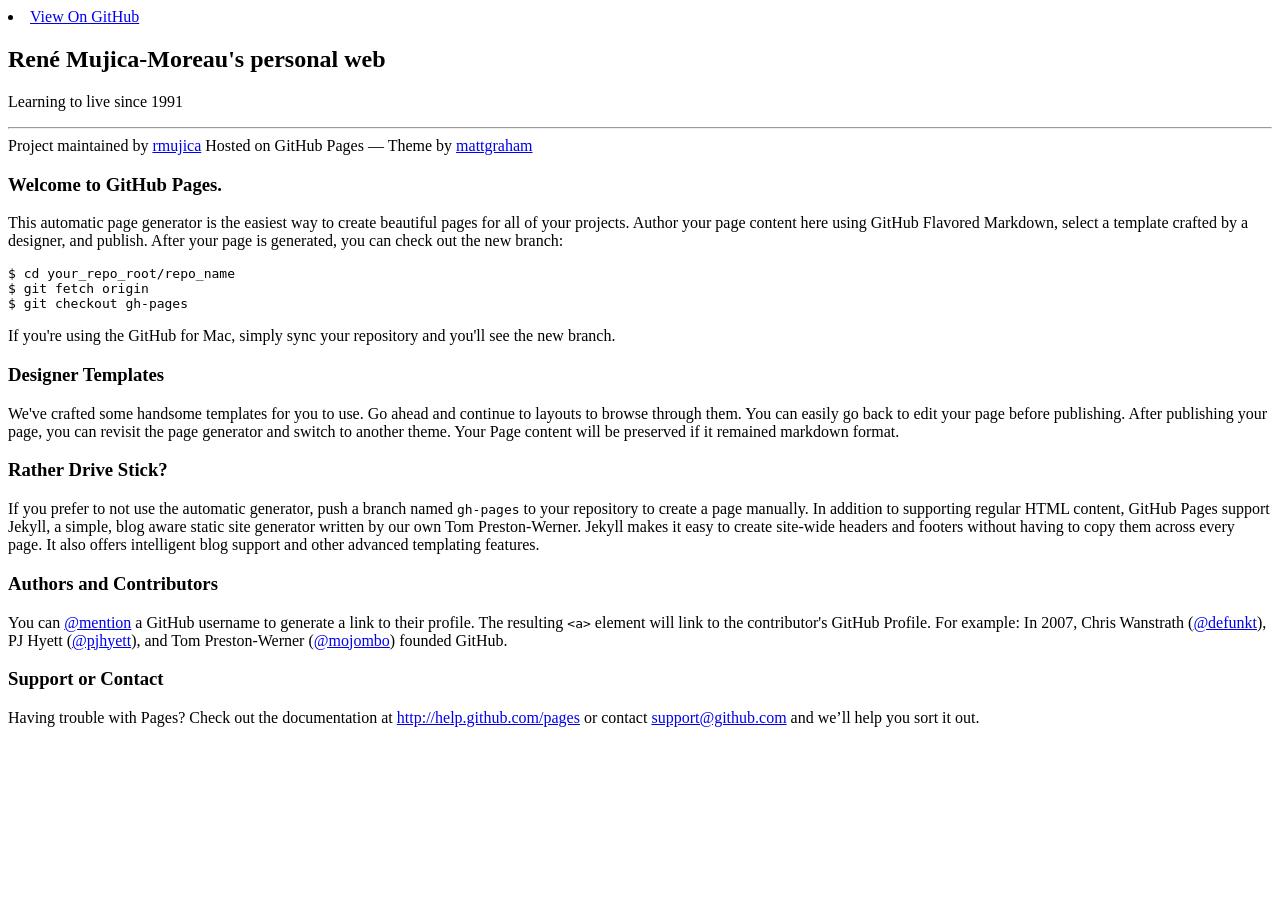
==== index.html @ 1ad67470 "Replace master branch with page content via GitHub" ====
<!doctype html>
<html>
  <head>
    <meta charset="utf-8">
    <meta http-equiv="X-UA-Compatible" content="chrome=1">
    <title>René Mujica-Moreau's personal web by rmujica</title>
    <link rel="stylesheet" href="stylesheets/styles.css">
    <link rel="stylesheet" href="stylesheets/pygment_trac.css">
    <script src="https://ajax.googleapis.com/ajax/libs/jquery/1.7.1/jquery.min.js"></script>
    <script src="javascripts/respond.js"></script>
    <!--[if lt IE 9]>
      <script src="//html5shiv.googlecode.com/svn/trunk/html5.js"></script>
    <![endif]-->
    <!--[if lt IE 8]>
    <link rel="stylesheet" href="stylesheets/ie.css">
    <![endif]-->
    <meta name="viewport" content="width=device-width, initial-scale=1, user-scalable=no">

  </head>
  <body>
      <div id="header">
        <nav>
          <li class="fork"><a href="https://github.com/rmujica">View On GitHub</a></li>
        </nav>
      </div><!-- end header -->

    <div class="wrapper">

      <section>
        <div id="title">
          <h1>René Mujica-Moreau's personal web</h1>
          <p>Learning to live since 1991</p>
          <hr>
          <span class="credits left">Project maintained by <a href="https://github.com/rmujica">rmujica</a></span>
          <span class="credits right">Hosted on GitHub Pages &mdash; Theme by <a href="https://twitter.com/michigangraham">mattgraham</a></span>
        </div>

        <h3>
<a name="welcome-to-github-pages" class="anchor" href="#welcome-to-github-pages"><span class="octicon octicon-link"></span></a>Welcome to GitHub Pages.</h3>

<p>This automatic page generator is the easiest way to create beautiful pages for all of your projects. Author your page content here using GitHub Flavored Markdown, select a template crafted by a designer, and publish. After your page is generated, you can check out the new branch:</p>

<pre><code>$ cd your_repo_root/repo_name
$ git fetch origin
$ git checkout gh-pages
</code></pre>

<p>If you're using the GitHub for Mac, simply sync your repository and you'll see the new branch.</p>

<h3>
<a name="designer-templates" class="anchor" href="#designer-templates"><span class="octicon octicon-link"></span></a>Designer Templates</h3>

<p>We've crafted some handsome templates for you to use. Go ahead and continue to layouts to browse through them. You can easily go back to edit your page before publishing. After publishing your page, you can revisit the page generator and switch to another theme. Your Page content will be preserved if it remained markdown format.</p>

<h3>
<a name="rather-drive-stick" class="anchor" href="#rather-drive-stick"><span class="octicon octicon-link"></span></a>Rather Drive Stick?</h3>

<p>If you prefer to not use the automatic generator, push a branch named <code>gh-pages</code> to your repository to create a page manually. In addition to supporting regular HTML content, GitHub Pages support Jekyll, a simple, blog aware static site generator written by our own Tom Preston-Werner. Jekyll makes it easy to create site-wide headers and footers without having to copy them across every page. It also offers intelligent blog support and other advanced templating features.</p>

<h3>
<a name="authors-and-contributors" class="anchor" href="#authors-and-contributors"><span class="octicon octicon-link"></span></a>Authors and Contributors</h3>

<p>You can <a href="https://github.com/blog/821" class="user-mention">@mention</a> a GitHub username to generate a link to their profile. The resulting <code>&lt;a&gt;</code> element will link to the contributor's GitHub Profile. For example: In 2007, Chris Wanstrath (<a href="https://github.com/defunkt" class="user-mention">@defunkt</a>), PJ Hyett (<a href="https://github.com/pjhyett" class="user-mention">@pjhyett</a>), and Tom Preston-Werner (<a href="https://github.com/mojombo" class="user-mention">@mojombo</a>) founded GitHub.</p>

<h3>
<a name="support-or-contact" class="anchor" href="#support-or-contact"><span class="octicon octicon-link"></span></a>Support or Contact</h3>

<p>Having trouble with Pages? Check out the documentation at <a href="http://help.github.com/pages">http://help.github.com/pages</a> or contact <a href="mailto:support@github.com">support@github.com</a> and we’ll help you sort it out.</p>
      </section>

    </div>
    <!--[if !IE]><script>fixScale(document);</script><![endif]-->
    
  </body>
</html>
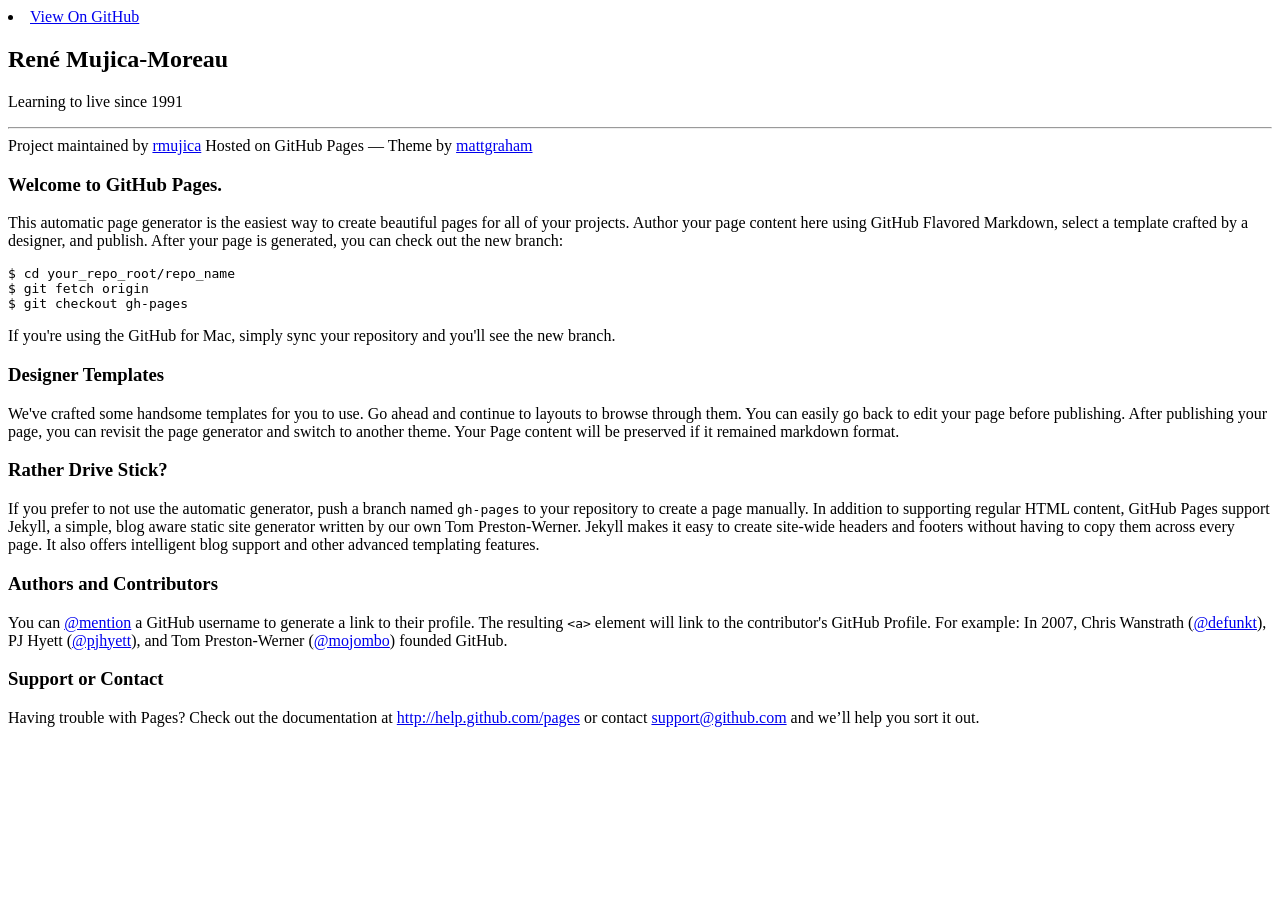
==== commit 99e8ad92: "Update index.html" ====
--- a/index.html
+++ b/index.html
@@ -28,7 +28,7 @@
 
       <section>
         <div id="title">
-          <h1>René Mujica-Moreau's personal web</h1>
+          <h1>René Mujica-Moreau</h1>
           <p>Learning to live since 1991</p>
           <hr>
           <span class="credits left">Project maintained by <a href="https://github.com/rmujica">rmujica</a></span>
@@ -72,4 +72,4 @@
     <!--[if !IE]><script>fixScale(document);</script><![endif]-->
     
   </body>
-</html>+</html>
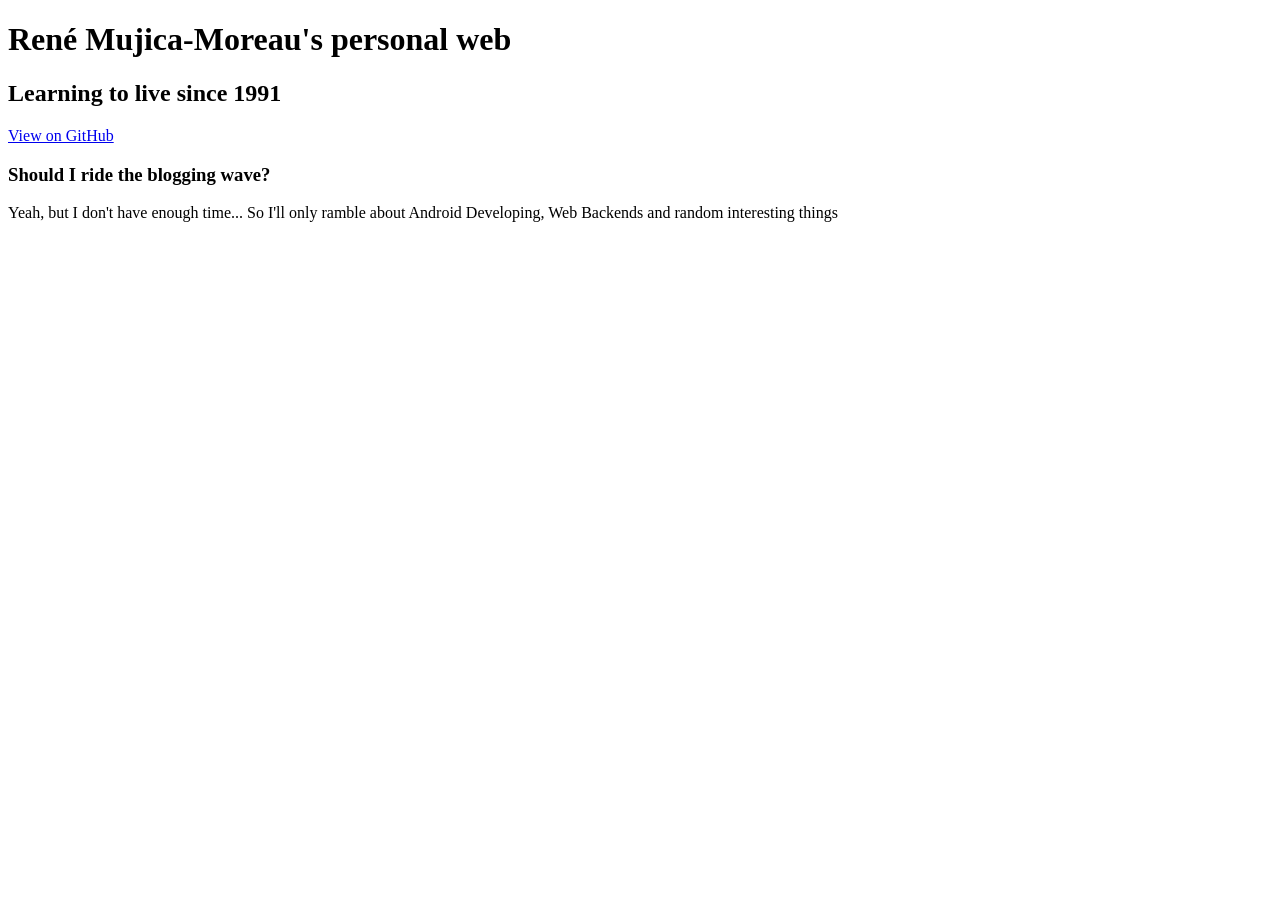
==== commit 4add80aa: "Replace master branch with page content via GitHub" ====
--- a/index.html
+++ b/index.html
@@ -1,75 +1,38 @@
-<!doctype html>
+<!DOCTYPE html>
 <html>
   <head>
-    <meta charset="utf-8">
+    <meta charset='utf-8'>
     <meta http-equiv="X-UA-Compatible" content="chrome=1">
+
+    <link rel="stylesheet" type="text/css" href="stylesheets/stylesheet.css" media="screen" />
+    <link rel="stylesheet" type="text/css" href="stylesheets/pygment_trac.css" media="screen" />
+    <link rel="stylesheet" type="text/css" href="stylesheets/print.css" media="print" />
+
     <title>René Mujica-Moreau's personal web by rmujica</title>
-    <link rel="stylesheet" href="stylesheets/styles.css">
-    <link rel="stylesheet" href="stylesheets/pygment_trac.css">
-    <script src="https://ajax.googleapis.com/ajax/libs/jquery/1.7.1/jquery.min.js"></script>
-    <script src="javascripts/respond.js"></script>
-    <!--[if lt IE 9]>
-      <script src="//html5shiv.googlecode.com/svn/trunk/html5.js"></script>
-    <![endif]-->
-    <!--[if lt IE 8]>
-    <link rel="stylesheet" href="stylesheets/ie.css">
-    <![endif]-->
-    <meta name="viewport" content="width=device-width, initial-scale=1, user-scalable=no">
+  </head>
 
-  </head>
   <body>
-      <div id="header">
-        <nav>
-          <li class="fork"><a href="https://github.com/rmujica">View On GitHub</a></li>
-        </nav>
-      </div><!-- end header -->
 
-    <div class="wrapper">
+    <header>
+      <div class="container">
+        <h1>René Mujica-Moreau's personal web</h1>
+        <h2>Learning to live since 1991</h2>
 
-      <section>
-        <div id="title">
-          <h1>René Mujica-Moreau</h1>
-          <p>Learning to live since 1991</p>
-          <hr>
-          <span class="credits left">Project maintained by <a href="https://github.com/rmujica">rmujica</a></span>
-          <span class="credits right">Hosted on GitHub Pages &mdash; Theme by <a href="https://twitter.com/michigangraham">mattgraham</a></span>
-        </div>
+        <section id="downloads">
+          <a href="https://github.com/rmujica" class="btn btn-github"><span class="icon"></span>View on GitHub</a>
+        </section>
+      </div>
+    </header>
 
+    <div class="container">
+      <section id="main_content">
         <h3>
-<a name="welcome-to-github-pages" class="anchor" href="#welcome-to-github-pages"><span class="octicon octicon-link"></span></a>Welcome to GitHub Pages.</h3>
+<a name="should-i-ride-the-blogging-wave" class="anchor" href="#should-i-ride-the-blogging-wave"><span class="octicon octicon-link"></span></a>Should I ride the blogging wave?</h3>
 
-<p>This automatic page generator is the easiest way to create beautiful pages for all of your projects. Author your page content here using GitHub Flavored Markdown, select a template crafted by a designer, and publish. After your page is generated, you can check out the new branch:</p>
+<p>Yeah, but I don't have enough time... So I'll only ramble about Android Developing, Web Backends and random interesting things </p>
+      </section>
+    </div>
 
-<pre><code>$ cd your_repo_root/repo_name
-$ git fetch origin
-$ git checkout gh-pages
-</code></pre>
-
-<p>If you're using the GitHub for Mac, simply sync your repository and you'll see the new branch.</p>
-
-<h3>
-<a name="designer-templates" class="anchor" href="#designer-templates"><span class="octicon octicon-link"></span></a>Designer Templates</h3>
-
-<p>We've crafted some handsome templates for you to use. Go ahead and continue to layouts to browse through them. You can easily go back to edit your page before publishing. After publishing your page, you can revisit the page generator and switch to another theme. Your Page content will be preserved if it remained markdown format.</p>
-
-<h3>
-<a name="rather-drive-stick" class="anchor" href="#rather-drive-stick"><span class="octicon octicon-link"></span></a>Rather Drive Stick?</h3>
-
-<p>If you prefer to not use the automatic generator, push a branch named <code>gh-pages</code> to your repository to create a page manually. In addition to supporting regular HTML content, GitHub Pages support Jekyll, a simple, blog aware static site generator written by our own Tom Preston-Werner. Jekyll makes it easy to create site-wide headers and footers without having to copy them across every page. It also offers intelligent blog support and other advanced templating features.</p>
-
-<h3>
-<a name="authors-and-contributors" class="anchor" href="#authors-and-contributors"><span class="octicon octicon-link"></span></a>Authors and Contributors</h3>
-
-<p>You can <a href="https://github.com/blog/821" class="user-mention">@mention</a> a GitHub username to generate a link to their profile. The resulting <code>&lt;a&gt;</code> element will link to the contributor's GitHub Profile. For example: In 2007, Chris Wanstrath (<a href="https://github.com/defunkt" class="user-mention">@defunkt</a>), PJ Hyett (<a href="https://github.com/pjhyett" class="user-mention">@pjhyett</a>), and Tom Preston-Werner (<a href="https://github.com/mojombo" class="user-mention">@mojombo</a>) founded GitHub.</p>
-
-<h3>
-<a name="support-or-contact" class="anchor" href="#support-or-contact"><span class="octicon octicon-link"></span></a>Support or Contact</h3>
-
-<p>Having trouble with Pages? Check out the documentation at <a href="http://help.github.com/pages">http://help.github.com/pages</a> or contact <a href="mailto:support@github.com">support@github.com</a> and we’ll help you sort it out.</p>
-      </section>
-
-    </div>
-    <!--[if !IE]><script>fixScale(document);</script><![endif]-->
     
   </body>
-</html>
+</html>
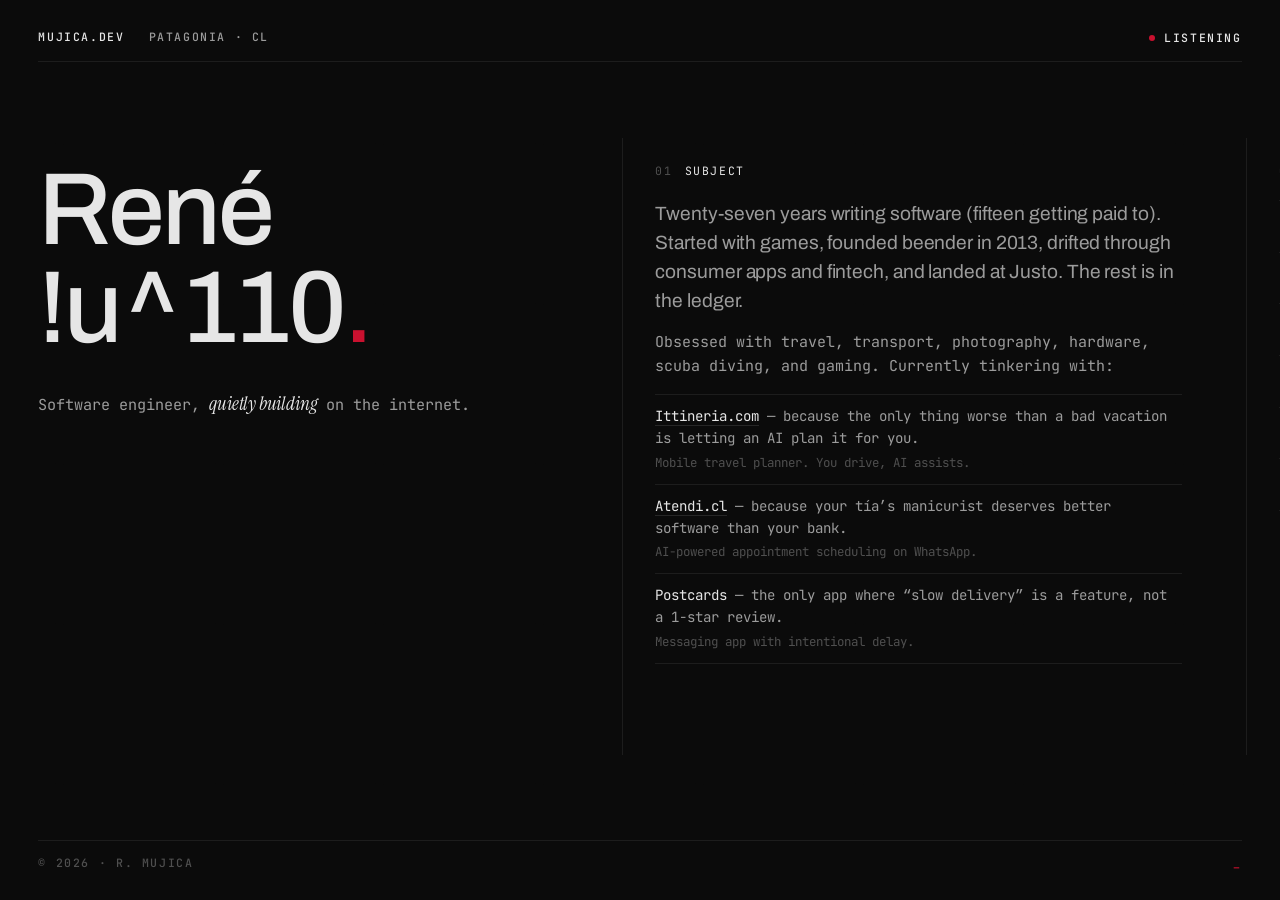
==== commit 14a3e8f1: "Rebuild site Replace 2013 Jekyll template with hand-built static HTML/CSS/JS. Swiss grid · horizonta" ====
--- a/index.html
+++ b/index.html
@@ -1,38 +1,341 @@
-<!DOCTYPE html>
-<html>
-  <head>
-    <meta charset='utf-8'>
-    <meta http-equiv="X-UA-Compatible" content="chrome=1">
-
-    <link rel="stylesheet" type="text/css" href="stylesheets/stylesheet.css" media="screen" />
-    <link rel="stylesheet" type="text/css" href="stylesheets/pygment_trac.css" media="screen" />
-    <link rel="stylesheet" type="text/css" href="stylesheets/print.css" media="print" />
-
-    <title>René Mujica-Moreau's personal web by rmujica</title>
-  </head>
-
-  <body>
-
-    <header>
-      <div class="container">
-        <h1>René Mujica-Moreau's personal web</h1>
-        <h2>Learning to live since 1991</h2>
-
-        <section id="downloads">
-          <a href="https://github.com/rmujica" class="btn btn-github"><span class="icon"></span>View on GitHub</a>
-        </section>
-      </div>
-    </header>
-
-    <div class="container">
-      <section id="main_content">
-        <h3>
-<a name="should-i-ride-the-blogging-wave" class="anchor" href="#should-i-ride-the-blogging-wave"><span class="octicon octicon-link"></span></a>Should I ride the blogging wave?</h3>
-
-<p>Yeah, but I don't have enough time... So I'll only ramble about Android Developing, Web Backends and random interesting things </p>
-      </section>
-    </div>
-
-    
-  </body>
-</html>+<!doctype html>
+<html lang="en">
+    <head>
+        <meta charset="utf-8" />
+        <meta name="viewport" content="width=device-width, initial-scale=1" />
+        <title>René Mujica — Software engineer</title>
+        <meta name="author" content="René Mujica" />
+        <meta
+            name="description"
+            content="René Mujica — software engineer, quietly building on the internet. Patagonia, Chile."
+        />
+        <meta name="color-scheme" content="dark" />
+
+        <!-- Open Graph / social -->
+        <meta property="og:type" content="website" />
+        <meta property="og:title" content="René Mujica — Software engineer" />
+        <meta
+            property="og:description"
+            content="Software engineer, quietly building on the internet. Patagonia, Chile."
+        />
+        <meta property="og:url" content="https://mujica.dev" />
+        <meta property="og:image" content="https://mujica.dev/og.svg" />
+        <meta name="twitter:card" content="summary_large_image" />
+        <meta name="twitter:title" content="René Mujica — Software engineer" />
+        <meta
+            name="twitter:description"
+            content="Software engineer, quietly building on the internet. Patagonia, Chile."
+        />
+        <meta name="twitter:image" content="https://mujica.dev/og.svg" />
+
+        <!-- Favicon — the red dot, matches the accent -->
+        <link
+            rel="icon"
+            type="image/svg+xml"
+            href="data:image/svg+xml,%3Csvg xmlns='http://www.w3.org/2000/svg' viewBox='0 0 32 32'%3E%3Ccircle cx='16' cy='16' r='10' fill='%23c8102e'/%3E%3C/svg%3E"
+        />
+
+        <link rel="preconnect" href="https://fonts.googleapis.com" />
+        <link rel="preconnect" href="https://fonts.gstatic.com" crossorigin />
+        <link
+            href="https://fonts.googleapis.com/css2?family=Archivo:wght@400;500;700;800;900&family=Instrument+Serif:ital@0;1&family=JetBrains+Mono:wght@300;400;500&display=swap"
+            rel="stylesheet"
+        />
+
+        <link rel="stylesheet" href="style.css" />
+    </head>
+    <body>
+        <div class="grain" aria-hidden="true"></div>
+
+        <header class="masthead" aria-label="Site metadata">
+            <span class="mark">MUJICA.DEV</span>
+            <span class="tag">PATAGONIA · CL</span>
+            <span class="status"><i></i> Listening</span>
+
+            <div class="progress" aria-hidden="true">
+                <div class="progress__fill"></div>
+            </div>
+        </header>
+
+        <main>
+            <section class="hero">
+                <h1 class="hero__title">
+                    René<br />Mujica<span class="hero__dot">.</span>
+                </h1>
+                <p class="hero__tagline">
+                    Software engineer, <em>quietly building</em> on the
+                    internet.
+                </p>
+            </section>
+
+            <section class="row" id="subject">
+                <div class="row__label">
+                    <span class="row__num">01</span>
+                    <span class="row__name">Subject</span>
+                </div>
+                <div class="row__body">
+                    <p class="lede">
+                        Twenty-seven years writing software (fifteen getting
+                        paid to). Started with games, founded beender in
+                        2013, drifted through consumer apps and fintech, and
+                        landed at Justo. The rest is in the ledger.
+                    </p>
+                    <p>
+                        Obsessed with travel, transport, photography, hardware,
+                        scuba diving, and gaming. Currently tinkering with:
+                    </p>
+                    <ul class="tinker">
+                        <li>
+                            <a href="https://ittineria.com" rel="noopener"
+                                >Ittineria.com</a
+                            >
+                            <span class="tinker__note"
+                                >— because the only thing worse than a bad
+                                vacation is letting an AI plan it for you.</span
+                            >
+                            <span class="tinker__caption"
+                                >Mobile travel planner. You drive, AI
+                                assists.</span
+                            >
+                        </li>
+                        <li>
+                            <a href="https://atendi.cl" rel="noopener"
+                                >Atendi.cl</a
+                            >
+                            <span class="tinker__note"
+                                >— because your tía&rsquo;s manicurist deserves
+                                better software than your bank.</span
+                            >
+                            <span class="tinker__caption"
+                                >AI-powered appointment scheduling on
+                                WhatsApp.</span
+                            >
+                        </li>
+                        <li>
+                            <span class="tinker__name">Postcards</span>
+                            <span class="tinker__note"
+                                >— the only app where &ldquo;slow
+                                delivery&rdquo; is a feature, not a 1-star
+                                review.</span
+                            >
+                            <span class="tinker__caption"
+                                >Messaging app with intentional delay.</span
+                            >
+                        </li>
+                    </ul>
+                </div>
+            </section>
+
+            <section class="row" id="record">
+                <div class="row__label">
+                    <span class="row__num">02</span>
+                    <span class="row__name">Record</span>
+                </div>
+                <div class="row__body">
+                    <ul class="ledger">
+                        <li>
+                            <span class="ledger__date">2024 — present</span>
+                            <a
+                                href="https://www.getjusto.com"
+                                class="ledger__org"
+                                rel="noopener"
+                                >Justo</a
+                            >
+                            <span class="ledger__role">Staff Engineer</span>
+                        </li>
+                        <li>
+                            <span class="ledger__date">2022 — 2024</span>
+                            <a
+                                href="https://www.mercadolibre.com"
+                                class="ledger__org"
+                                rel="noopener"
+                                >Mercado Libre</a
+                            >
+                            <span class="ledger__role">Project Leader</span>
+                        </li>
+                        <li>
+                            <span class="ledger__date">2020 — 2021</span>
+                            <a
+                                href="https://www.getjusto.com"
+                                class="ledger__org"
+                                rel="noopener"
+                                >Justo</a
+                            >
+                            <span class="ledger__role">Lead Engineer</span>
+                        </li>
+                        <li>
+                            <span class="ledger__date">2019 — 2020</span>
+                            <a
+                                href="https://www.pentafinanciero.cl"
+                                class="ledger__org"
+                                rel="noopener"
+                                >Penta Financiero</a
+                            >
+                            <span class="ledger__role">Tech Lead</span>
+                        </li>
+                        <li>
+                            <span class="ledger__date">2012 — 2019</span>
+                            <a
+                                href="http://web.archive.org/web/20180814031215/https://mego.cl/"
+                                class="ledger__org"
+                                rel="noopener"
+                                >MEGO</a
+                            >
+                            <span class="ledger__role">Software Engineer</span>
+                        </li>
+                        <li>
+                            <span class="ledger__date">2013 — 2015</span>
+                            <a
+                                href="http://web.archive.org/web/20141217010018/http://beender.co/"
+                                class="ledger__org"
+                                rel="noopener"
+                                >beender</a
+                            >
+                            <span class="ledger__role">Founder · CTO</span>
+                        </li>
+                    </ul>
+                </div>
+            </section>
+
+            <section class="row" id="signal">
+                <div class="row__label">
+                    <span class="row__num">03</span>
+                    <span class="row__name">Signal</span>
+                </div>
+                <div class="row__body">
+                    <ul class="links">
+                        <li>
+                            <span class="links__key">Email</span>
+                            <a href="mailto:rene@mujica.dev"
+                                >rene@mujica.dev</a
+                            >
+                        </li>
+                        <li>
+                            <span class="links__key">GitHub</span>
+                            <a
+                                href="https://github.com/rmujica"
+                                rel="noopener"
+                                >github.com/rmujica</a
+                            >
+                        </li>
+                        <li>
+                            <span class="links__key">LinkedIn</span>
+                            <a
+                                href="https://linkedin.com/in/renemujica"
+                                rel="noopener"
+                                >linkedin.com/in/renemujica</a
+                            >
+                        </li>
+                    </ul>
+                </div>
+            </section>
+        </main>
+
+        <footer class="colophon" aria-label="Colophon">
+            <span>© 2026 · R. Mujica</span>
+            <span class="cursor" aria-hidden="true">_</span>
+        </footer>
+
+        <script>
+            (function () {
+                const track = document.querySelector("main");
+                const fill = document.querySelector(".progress__fill");
+                if (!track) return;
+
+                // vertical wheel → horizontal scroll (trackpads already do this natively)
+                track.addEventListener(
+                    "wheel",
+                    (e) => {
+                        if (Math.abs(e.deltaY) > Math.abs(e.deltaX)) {
+                            e.preventDefault();
+                            track.scrollLeft += e.deltaY;
+                        }
+                    },
+                    { passive: false },
+                );
+
+                // scroll progress bar
+                if (fill) {
+                    const update = () => {
+                        const max = track.scrollWidth - track.clientWidth;
+                        const pct = max > 0 ? track.scrollLeft / max : 0;
+                        fill.style.transform = `scaleX(${pct})`;
+                    };
+                    track.addEventListener("scroll", update, { passive: true });
+                    window.addEventListener("resize", update);
+                    update();
+                }
+            })();
+
+            // Title text-scramble — glitches name between typeset and ascii noise.
+            (function () {
+                if (matchMedia("(prefers-reduced-motion: reduce)").matches) return;
+
+                const title = document.querySelector(".hero__title");
+                if (!title) return;
+
+                // Wrap each non-whitespace letter in a span so we can mutate it
+                function wrap(node) {
+                    if (node.nodeType === Node.TEXT_NODE) {
+                        const frag = document.createDocumentFragment();
+                        for (const ch of node.textContent) {
+                            if (/\s/.test(ch)) {
+                                frag.appendChild(document.createTextNode(ch));
+                            } else {
+                                const s = document.createElement("span");
+                                s.className = "letter";
+                                s.dataset.char = ch;
+                                s.textContent = ch;
+                                frag.appendChild(s);
+                            }
+                        }
+                        node.parentNode.replaceChild(frag, node);
+                    } else if (node.nodeType === Node.ELEMENT_NODE) {
+                        if (node.classList.contains("hero__dot")) return;
+                        [...node.childNodes].forEach(wrap);
+                    }
+                }
+                wrap(title);
+
+                const spans = [...title.querySelectorAll(".letter")];
+                const glyphs = "!<>-_\\/[]{}=+*^?#%&@01█▓▒░";
+                let running = false;
+
+                function scrambleOne(el, startDelay) {
+                    return new Promise((resolve) => {
+                        const target = el.dataset.char;
+                        const duration = 700 + Math.random() * 400;
+                        setTimeout(() => {
+                            const start = performance.now();
+                            const tick = () => {
+                                const elapsed = performance.now() - start;
+                                if (elapsed >= duration) {
+                                    el.textContent = target;
+                                    resolve();
+                                    return;
+                                }
+                                el.textContent =
+                                    glyphs[Math.floor(Math.random() * glyphs.length)];
+                                setTimeout(tick, 65 + Math.random() * 80);
+                            };
+                            tick();
+                        }, startDelay);
+                    });
+                }
+
+                async function scrambleAll() {
+                    if (running) return;
+                    running = true;
+                    await Promise.all(
+                        spans.map((el, i) => scrambleOne(el, i * 55)),
+                    );
+                    running = false;
+                }
+
+                scrambleAll(); // entrance
+                title.addEventListener("mouseenter", scrambleAll); // replay
+                setInterval(scrambleAll, 15000); // ambient glitch every 15s
+            })();
+        </script>
+    </body>
+</html>
--- a/style.css
+++ b/style.css
@@ -0,0 +1,437 @@
+/* ---------------------------------------------------------------
+   MUJICA.DEV
+   Swiss grid · quiet terminal.
+   --------------------------------------------------------------- */
+
+:root {
+  --bg:        #0a0a0a;
+  --fg:        #e6e6e6;
+  --fg-soft:   #9a9a9a;
+  --dim:       #4e4e4e;
+  --line:      #1c1c1c;
+  --line-hi:   #262626;
+  --accent:    #c8102e;
+
+  --sans:  "Archivo", "Helvetica Neue", Helvetica, Arial, sans-serif;
+  --mono:  "JetBrains Mono", ui-monospace, SFMono-Regular, Menlo, monospace;
+  --serif: "Instrument Serif", "Times New Roman", serif;
+
+  --track:  0.14em;     /* uppercase letter-spacing */
+  --col:    8rem;       /* key column for ledger / links */
+
+  --pad-x: clamp(1rem, 3vw, 2.5rem);
+  --pad-y: clamp(1rem, 2.5vw, 1.75rem);
+}
+
+* { box-sizing: border-box; margin: 0; padding: 0; }
+
+html { background: var(--bg); }
+
+body {
+  background: var(--bg);
+  color: var(--fg);
+  font-family: var(--mono);
+  font-size: 15px;
+  line-height: 1.55;
+  font-weight: 400;
+  -webkit-font-smoothing: antialiased;
+  text-rendering: optimizeLegibility;
+
+  min-height: 100vh;
+  padding: var(--pad-y) var(--pad-x);
+  display: grid;
+  grid-template-rows: auto 1fr auto;
+  row-gap: clamp(2.5rem, 6vw, 5rem);
+
+  position: relative;
+  overflow-x: hidden;
+}
+
+::selection { background: var(--accent); color: var(--bg); }
+
+a { color: inherit; text-decoration: none; }
+
+/* --------------------------------------------------------------
+   GRAIN
+   -------------------------------------------------------------- */
+
+.grain {
+  position: fixed;
+  inset: 0;
+  pointer-events: none;
+  z-index: 4;
+  opacity: 0.035;
+  mix-blend-mode: overlay;
+  background-image: url("data:image/svg+xml;utf8,<svg xmlns='http://www.w3.org/2000/svg' width='160' height='160'><filter id='n'><feTurbulence type='fractalNoise' baseFrequency='0.9' numOctaves='2' stitchTiles='stitch'/><feColorMatrix values='0 0 0 0 1   0 0 0 0 1   0 0 0 0 1   0 0 0 1 0'/></filter><rect width='100%' height='100%' filter='url(%23n)'/></svg>");
+}
+
+/* --------------------------------------------------------------
+   META (masthead + colophon share a base)
+   -------------------------------------------------------------- */
+
+.masthead,
+.colophon {
+  position: relative;
+  z-index: 2;
+  display: flex;
+  flex-wrap: wrap;
+  align-items: baseline;
+  gap: 0.4rem 1.5rem;
+
+  font-family: var(--mono);
+  font-size: 0.72rem;
+  font-weight: 500;
+  letter-spacing: var(--track);
+  text-transform: uppercase;
+  color: var(--fg-soft);
+}
+
+.masthead {
+  padding-bottom: 0.85rem;
+  border-bottom: 1px solid var(--line);
+}
+
+.colophon {
+  padding-top: 0.85rem;
+  border-top: 1px solid var(--line);
+  color: var(--dim);
+}
+
+.masthead .mark { color: var(--fg); }
+
+.masthead .status,
+.colophon .cursor { margin-left: auto; }
+
+.status {
+  color: var(--fg);
+  display: inline-flex;
+  align-items: center;
+  gap: 0.55rem;
+}
+
+.status i {
+  width: 6px;
+  height: 6px;
+  background: var(--accent);
+  border-radius: 50%;
+}
+
+.cursor {
+  color: var(--accent);
+  animation: blink 1.05s steps(2, end) infinite;
+}
+
+@keyframes blink { 50% { opacity: 0; } }
+
+/* scroll progress */
+.progress {
+  position: absolute;
+  left: 0;
+  right: 0;
+  bottom: -1px;
+  height: 1px;
+  background: transparent;
+  pointer-events: none;
+}
+
+.progress__fill {
+  height: 100%;
+  width: 100%;
+  background: var(--accent);
+  transform-origin: left;
+  transform: scaleX(0);
+}
+
+/* --------------------------------------------------------------
+   MAIN — horizontal filmstrip
+   -------------------------------------------------------------- */
+
+main {
+  position: relative;
+  z-index: 2;
+  display: flex;
+  flex-direction: row;
+  align-items: stretch;
+  gap: clamp(2rem, 5vw, 4rem);
+
+  overflow-x: auto;
+  overflow-y: hidden;
+
+  /* bleed to viewport edges */
+  margin: 0 calc(var(--pad-x) * -1);
+  padding: 0 var(--pad-x) 0.5rem;
+
+  scrollbar-width: thin;
+  scrollbar-color: var(--line-hi) transparent;
+}
+
+main::-webkit-scrollbar       { height: 6px; }
+main::-webkit-scrollbar-track { background: transparent; }
+main::-webkit-scrollbar-thumb { background: var(--line-hi); border-radius: 3px; }
+
+main > * {
+  flex: 0 0 auto;
+  width: min(82vw, 560px);
+}
+
+/* --------------------------------------------------------------
+   HERO
+   -------------------------------------------------------------- */
+
+.hero {
+  width: min(82vw, 520px);
+  padding-top: clamp(0.5rem, 2vw, 1.5rem);
+  opacity: 0;
+  animation: fadeIn 0.9s ease 0.1s forwards;
+}
+
+.hero__title {
+  font-family: var(--sans);
+  font-weight: 500;
+  font-size: clamp(2.75rem, 8vw, 6.5rem);
+  line-height: 0.95;
+  letter-spacing: -0.03em;
+  color: var(--fg);
+}
+
+.hero__dot { color: var(--accent); }
+
+.hero__tagline {
+  margin-top: clamp(1.5rem, 3vw, 2rem);
+  max-width: 50ch;
+  font-size: 0.95rem;
+  color: var(--fg-soft);
+}
+
+.hero__tagline em {
+  font-family: var(--serif);
+  font-style: italic;
+  font-weight: 400;
+  font-size: 1.25em;
+  color: var(--fg);
+  letter-spacing: -0.01em;
+}
+
+
+@keyframes fadeIn { to { opacity: 1; } }
+
+@media (prefers-reduced-motion: reduce) {
+  .hero, .cursor { opacity: 1; animation: none; }
+}
+
+/* --------------------------------------------------------------
+   ROWS
+   -------------------------------------------------------------- */
+
+.row {
+  display: flex;
+  flex-direction: column;
+  gap: 1.25rem;
+  padding-left: clamp(1.25rem, 2.5vw, 2rem);
+  padding-top: clamp(0.5rem, 2vw, 1.5rem);
+  border-left: 1px solid var(--line);
+}
+
+.row__label {
+  display: flex;
+  align-items: baseline;
+  gap: 0.75rem;
+  font-size: 0.72rem;
+  letter-spacing: var(--track);
+  text-transform: uppercase;
+  color: var(--fg-soft);
+}
+
+.row__num { color: var(--dim); }
+.row__name { color: var(--fg); }
+
+.row__body { min-width: 0; }
+
+.lede {
+  font-family: var(--sans);
+  font-weight: 400;
+  font-size: clamp(1.05rem, 1.5vw, 1.3rem);
+  line-height: 1.5;
+  letter-spacing: -0.005em;
+  color: var(--fg);
+  max-width: 52ch;
+  margin-bottom: 1.1rem;
+}
+
+.row__body p {
+  max-width: 62ch;
+  margin-bottom: 1rem;
+  color: var(--fg-soft);
+}
+
+.row__body p:last-child { margin-bottom: 0; }
+
+.row__body p a,
+.tinker li a {
+  color: var(--fg);
+  border-bottom: 1px solid var(--line-hi);
+  transition: color 160ms ease, border-color 160ms ease;
+}
+
+.row__body p a:hover,
+.row__body p a:focus-visible,
+.tinker li a:hover,
+.tinker li a:focus-visible {
+  color: var(--accent);
+  border-bottom-color: var(--accent);
+  outline: none;
+}
+
+/* tinkerings list */
+.tinker {
+  list-style: none;
+  margin-top: 0.5rem;
+}
+
+.tinker li {
+  padding: 0.7rem 0;
+  border-bottom: 1px solid var(--line);
+  font-size: 0.88rem;
+  line-height: 1.55;
+}
+
+.tinker li:first-child { border-top: 1px solid var(--line); }
+
+.tinker__name { color: var(--fg); }
+.tinker__note { color: var(--fg-soft); }
+
+/* Serious description — hidden by default, shown only on touch (no hover) */
+.tinker__caption {
+  display: block;
+  margin-top: 0.25rem;
+  color: var(--dim);
+  font-size: 0.78rem;
+  line-height: 1.5;
+}
+
+/* --------------------------------------------------------------
+   LEDGER
+   -------------------------------------------------------------- */
+
+.ledger { list-style: none; }
+
+.ledger li {
+  display: grid;
+  grid-template-columns: var(--col) 1.2fr 1fr;
+  gap: 1rem;
+  padding: 0.9rem 0;
+  border-bottom: 1px solid var(--line);
+  font-size: 0.88rem;
+  align-items: baseline;
+}
+
+.ledger li:first-child { border-top: 1px solid var(--line); }
+
+.ledger__date { color: var(--dim); }
+.ledger__org  {
+  color: var(--fg);
+  font-weight: 500;
+  transition: color 160ms ease;
+}
+.ledger__role { color: var(--fg-soft); }
+
+.ledger__org:hover,
+.ledger__org:focus-visible {
+  color: var(--accent);
+  outline: none;
+}
+
+/* --------------------------------------------------------------
+   LINKS
+   -------------------------------------------------------------- */
+
+.links { list-style: none; }
+
+.links li {
+  display: grid;
+  grid-template-columns: var(--col) 1fr;
+  gap: 1rem;
+  padding: 0.9rem 0;
+  border-bottom: 1px solid var(--line);
+  font-size: 0.9rem;
+  align-items: center;
+}
+
+.links li:first-child { border-top: 1px solid var(--line); }
+
+.links__key {
+  color: var(--dim);
+  letter-spacing: var(--track);
+  text-transform: uppercase;
+  font-size: 0.72rem;
+}
+
+.links a {
+  color: var(--fg);
+  position: relative;
+  transition: color 160ms ease;
+}
+
+.links a::after {
+  content: "";
+  position: absolute;
+  left: 0;
+  bottom: -3px;
+  height: 1px;
+  width: 0;
+  background: var(--accent);
+  transition: width 240ms cubic-bezier(0.2, 0.9, 0.25, 1);
+}
+
+.links a:hover,
+.links a:focus-visible { color: var(--accent); outline: none; }
+.links a:hover::after,
+.links a:focus-visible::after { width: 100%; }
+
+/* --------------------------------------------------------------
+   RESPONSIVE
+   -------------------------------------------------------------- */
+
+@media (max-width: 860px) {
+  /* Flip the filmstrip — vertical stack on mobile */
+  main {
+    flex-direction: column;
+    overflow-x: visible;
+    overflow-y: visible;
+    margin: 0;
+    padding: 0;
+    gap: clamp(2.5rem, 6vw, 3.5rem);
+  }
+
+  main > *,
+  .hero { width: 100%; }
+
+  .row {
+    padding-left: 0;
+    padding-top: 1.25rem;
+    border-left: none;
+    border-top: 1px solid var(--line);
+  }
+
+  /* No horizontal scroll, no progress bar */
+  .progress { display: none; }
+
+  .ledger li,
+  .links li {
+    grid-template-columns: 1fr;
+    gap: 0.15rem;
+    padding: 0.75rem 0;
+    border-bottom: none;
+  }
+
+  .ledger li:first-child,
+  .links li:first-child,
+  .tinker li:first-child { border-top: none; }
+
+  .tinker li { border-bottom: none; }
+}
+
+@media (max-width: 480px) {
+  :root { --col: 6rem; }
+  .hero__title { font-size: clamp(2.5rem, 13vw, 4rem); }
+}
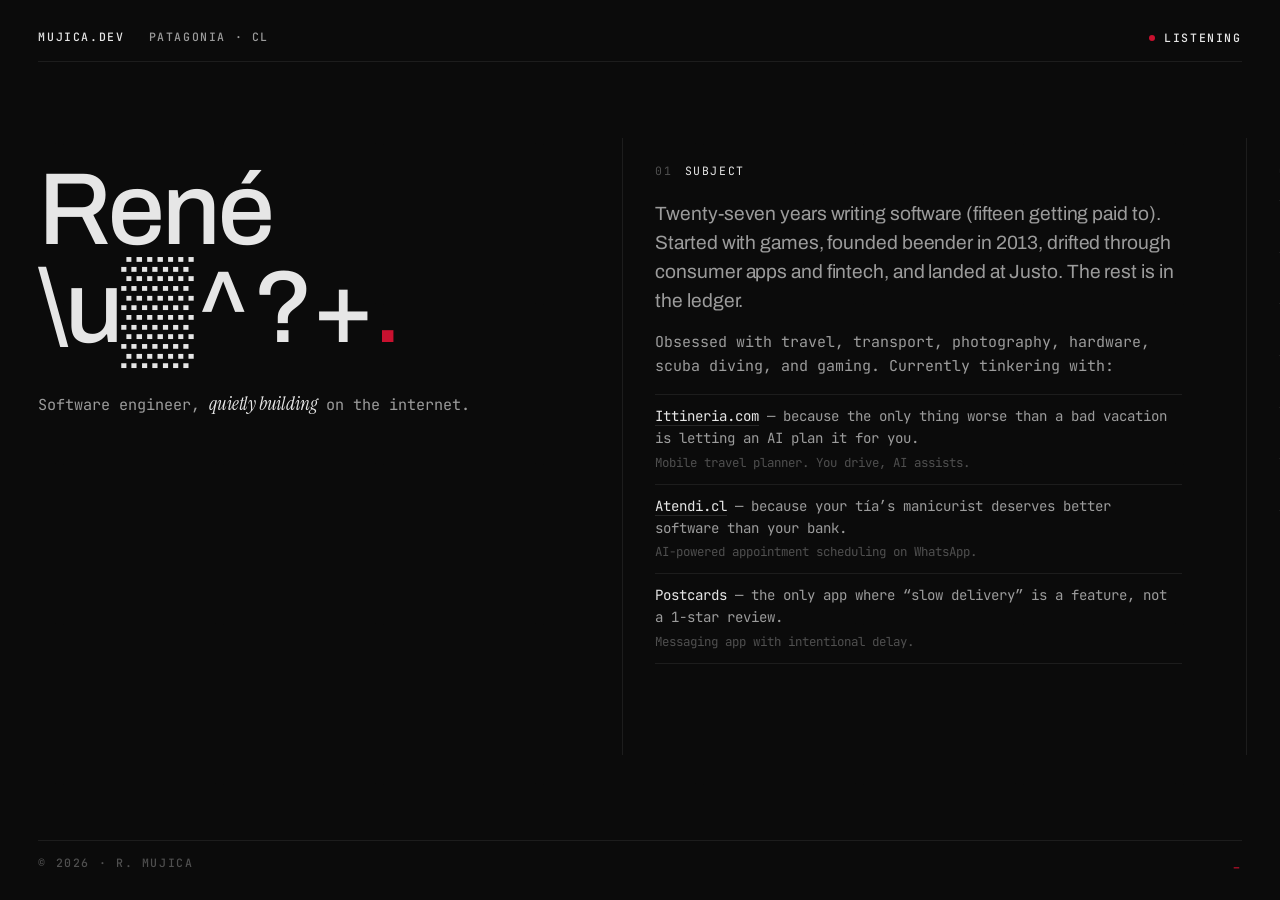
==== commit 3035f3ca: "Revert to www.mujica.dev canonical Apex DNS isn't configured, so the new cert couldn't provision for" ====
--- a/index.html
+++ b/index.html
@@ -18,15 +18,15 @@
             property="og:description"
             content="Software engineer, quietly building on the internet. Patagonia, Chile."
         />
-        <meta property="og:url" content="https://mujica.dev" />
-        <meta property="og:image" content="https://mujica.dev/og.svg" />
+        <meta property="og:url" content="https://www.mujica.dev" />
+        <meta property="og:image" content="https://www.mujica.dev/og.svg" />
         <meta name="twitter:card" content="summary_large_image" />
         <meta name="twitter:title" content="René Mujica — Software engineer" />
         <meta
             name="twitter:description"
             content="Software engineer, quietly building on the internet. Patagonia, Chile."
         />
-        <meta name="twitter:image" content="https://mujica.dev/og.svg" />
+        <meta name="twitter:image" content="https://www.mujica.dev/og.svg" />
 
         <!-- Favicon — the red dot, matches the accent -->
         <link
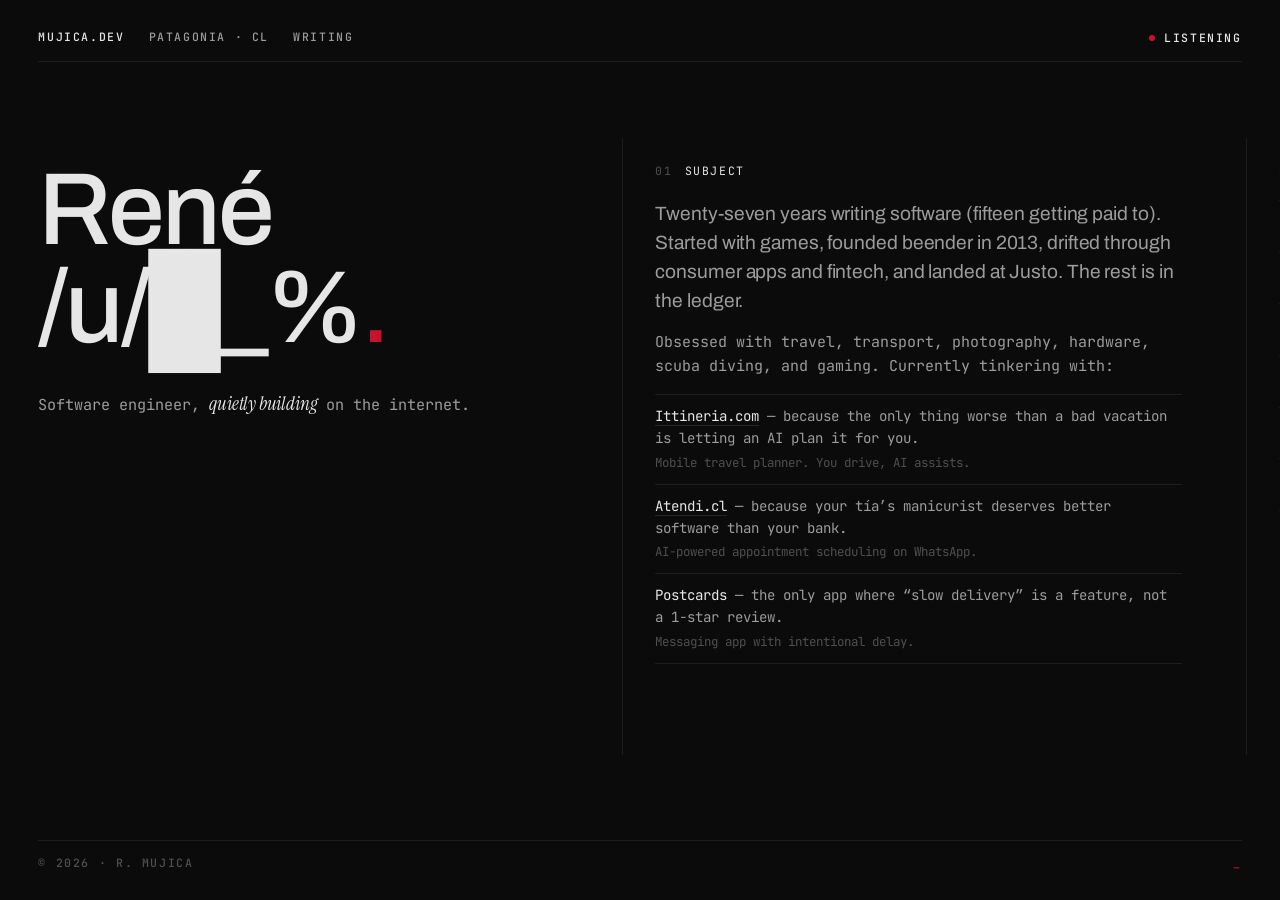
==== commit 14914d2b: "Add blog with EN/ES "One small server" infra post 1. blog/: new Writing section as static pages (mat" ====
--- a/index.html
+++ b/index.html
@@ -50,6 +50,7 @@
         <header class="masthead" aria-label="Site metadata">
             <span class="mark">MUJICA.DEV</span>
             <span class="tag">PATAGONIA · CL</span>
+            <a class="nav" href="/blog/">WRITING</a>
             <span class="status"><i></i> Listening</span>
 
             <div class="progress" aria-hidden="true">
--- a/style.css
+++ b/style.css
@@ -98,6 +98,13 @@
 }
 
 .masthead .mark { color: var(--fg); }
+
+.masthead .nav {
+  color: var(--fg-soft);
+  transition: color 160ms ease;
+}
+.masthead .nav:hover,
+.masthead .nav:focus-visible { color: var(--accent); outline: none; }
 
 .masthead .status,
 .colophon .cursor { margin-left: auto; }
